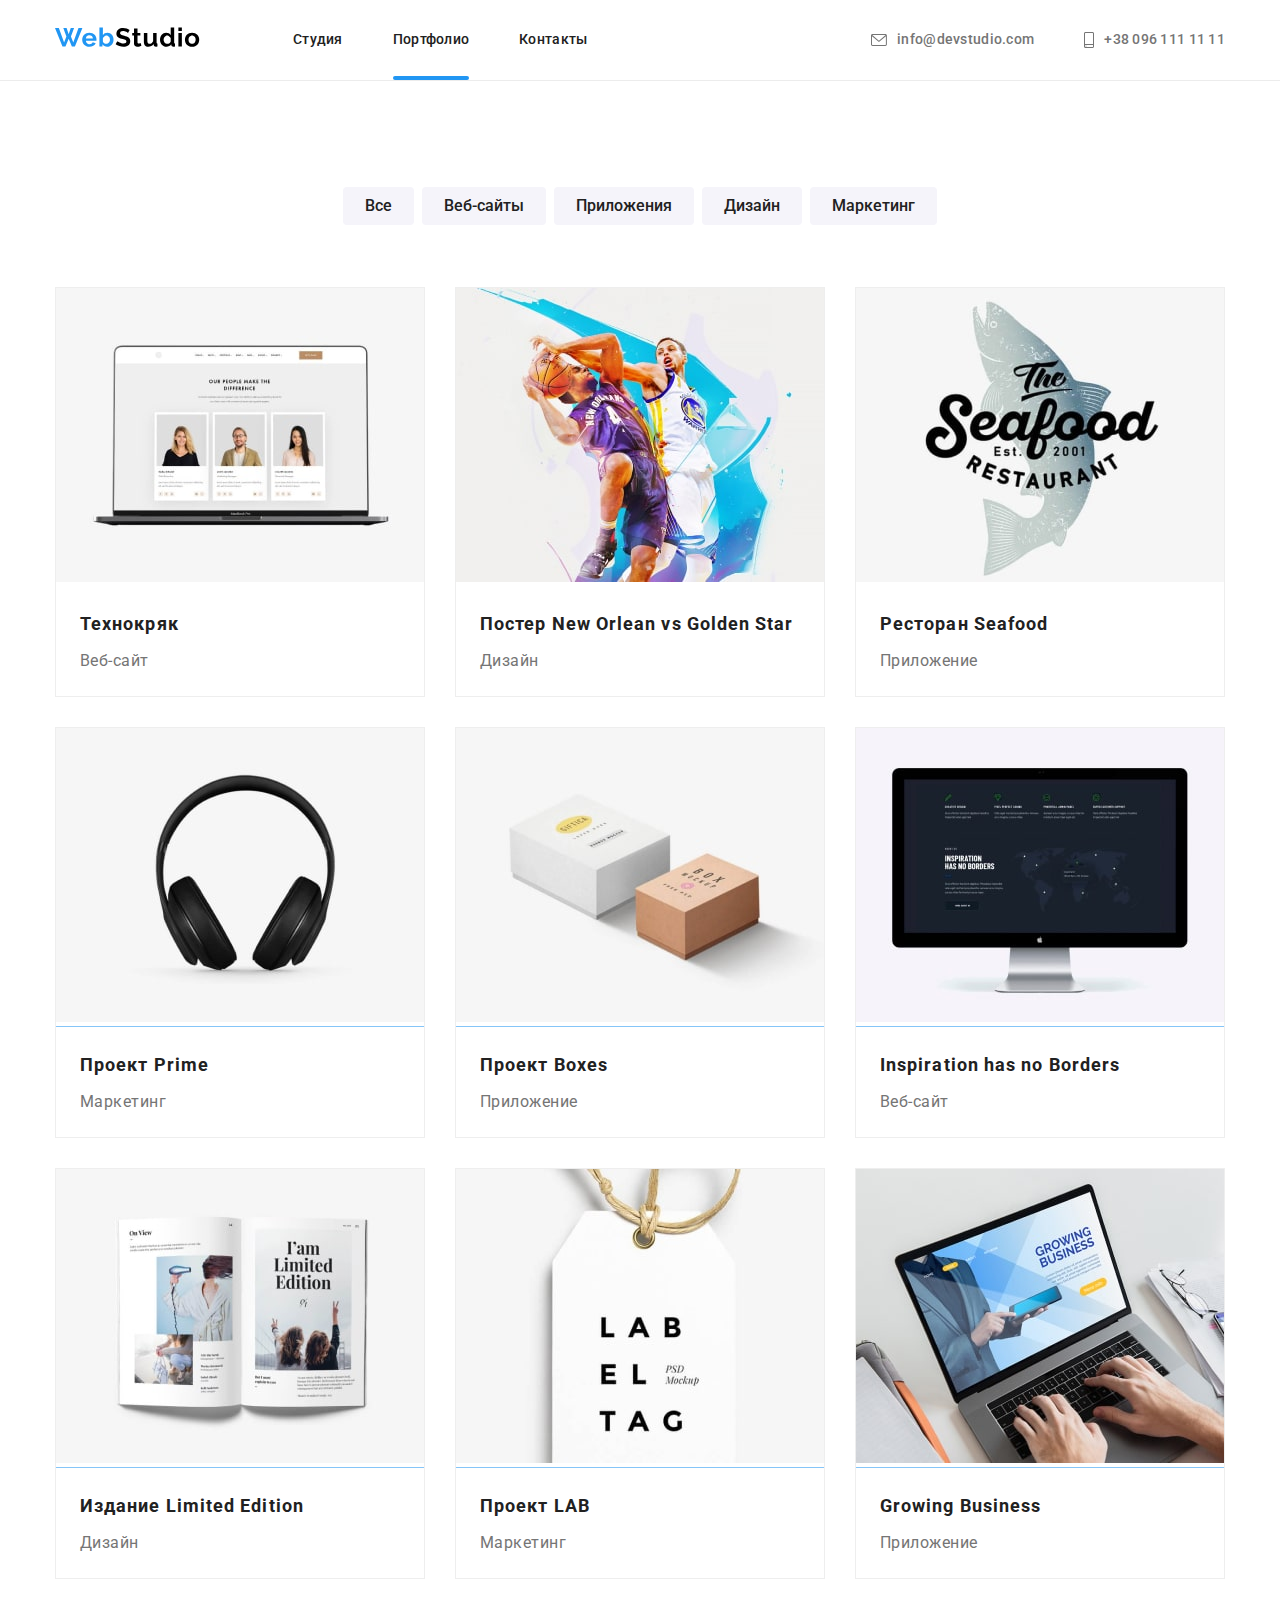
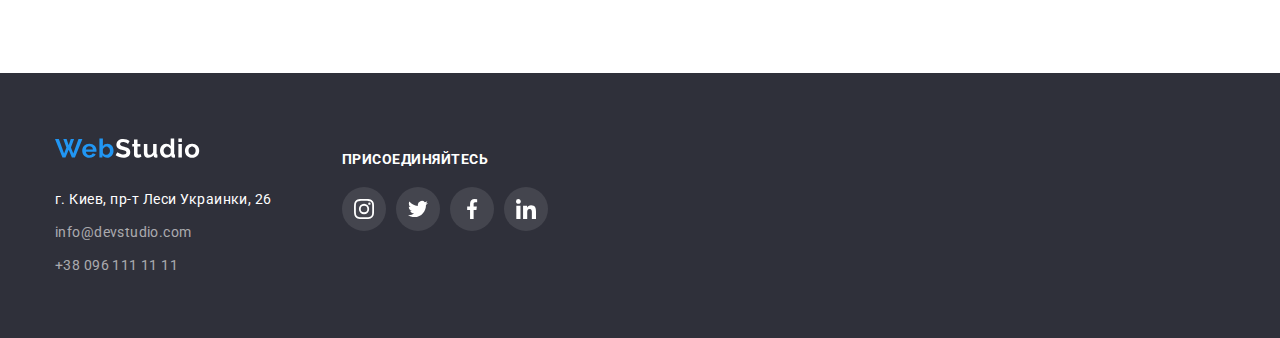
==== portfolio.html @ 13eb7c72 "goit-markup-hw-05-goit-markup-hw-06" ====
<!DOCTYPE html>
<html lang="en">
  <head>
    <meta charset="UTF-8" />
    <meta http-equiv="X-UA-Compatible" content="IE=edge" />
    <meta name="viewport" content="width=device-width, initial-scale=1.0" />
    <title>Портфолио</title>
    <link
      href="https://fonts.googleapis.com/css2?family=Raleway:wght@700&family=Roboto:wght@400;500;700;900&display=swap"
      rel="stylesheet"
    />
    <link
      rel="stylesheet"
      href="https://cdnjs.cloudflare.com/ajax/libs/modern-normalize/1.1.0/modern-normalize.min.css"
    />
    <link rel="stylesheet" href="./css/styles.css" />
  </head>
  <body>
    <header class="page-header">
      <div class="container main-nav">
        <a href="./index.html" class="logo"
          ><svg class="logo-icon" width="145" height="31">
            <use href="./images/symbol-defs (1).svg#icon-logo"></use>
          </svg>
        </a>
        <!--Меню навигации-->
        <nav>
          <ul class="site-nav list">
            <li class="item"><a href="./index.html" class="link">Студия</a></li>
            <li class="item"><a href="./portfolio.html" class="link current">Портфолио</a></li>
            <li class="item"><a href="/" class="link">Контакты</a></li>
          </ul>
        </nav>

        <!--Контакты-->
        <div class="auth-nav-position">
          <ul class="auth-nav list">
            <li class="item icon-malito">
              <a href="malito:info@devstudio.com" class="link-auth-nav">
                <svg class="contacts-icon" width="16" height="12">
                  <use href="./images/symbol-defs (1).svg#icon-envelope"></use>
                </svg>
                info@devstudio.com</a
              >
            </li>
            <li class="item icon-tel">
              <a href="tel:+380961111111" class="link-auth-nav">
                <svg class="contacts-icon" width="10" height="16">
                  <use href="./images/symbol-defs (1).svg#icon-smartphone"></use>
                </svg>
                +38 096 111 11 11</a
              >
            </li>
          </ul>
        </div>
      </div>
    </header>
    <main>
      <!--Портфолио-->
      <section class="portfolio">
        <div class="container">
          <div class="portfolio-filter">
            <h1 class="visually-hidden">Портфолио</h1>
            <ul class="portfolio-btn list">
              <li class="item"><button type="button" class="site-nav-portfolio">Все</button></li>
              <li class="item">
                <button type="button" class="site-nav-portfolio">Веб-сайты</button>
              </li>
              <li class="item">
                <button type="button" class="site-nav-portfolio">Приложения</button>
              </li>
              <li class="item"><button type="button" class="site-nav-portfolio">Дизайн</button></li>
              <li class="item">
                <button type="button" class="site-nav-portfolio">Маркетинг</button>
              </li>
            </ul>
          </div>
          <ul class="portfolio-list list">
            <li class="portfolio-item">
              <div class="portfolio-top-wrap">
                <img src="./images/Портфолио/Technoquack.jpg" alt="Ноутбук" width="370" />

                <p class="portfolio-top-text">
                  Ресурс предлагает комплексные предложения с разным уровнем функционала и сервисов.
                  Все это позволит посетителю получить исчерпывающие сведения о компании или частном
                  лице.
                </p>
              </div>
              <div class="portfolio-cards">
                <h2 class="portfolio-title">Технокряк</h2>
                <p class="portfolio-text">Веб-сайт</p>
              </div>
            </li>
            <li class="portfolio-item">
              <div class="portfolio-top-wrap">
                <img
                  src="./images/Портфолио/Poster-New-Orleans-vs-Golden-Star.jpg"
                  alt="Постер-New-Orlean vs Golden Star"
                  width="370"
                />
                <p class="portfolio-top-text">
                  Ресурс предлагает комплексные предложения с разным уровнем функционала и сервисов.
                  Все это позволит посетителю получить исчерпывающие сведения о компании или частном
                  лице.
                </p>
              </div>
              <div class="portfolio-cards">
                <h2 class="portfolio-title">Постер New Orlean vs Golden Star</h2>
                <p class="portfolio-text">Дизайн</p>
              </div>
            </li>

            <li class="portfolio-item">
              <div class="portfolio-top-wrap">
                <img
                  src="./images/Портфолио/Restaurant-Seafood.jpg"
                  alt="Логотип ресторана Seafood"
                  width="370"
                />
                <p class="portfolio-top-text">
                  Ресурс предлагает комплексные предложения с разным уровнем функционала и сервисов.
                  Все это позволит посетителю получить исчерпывающие сведения о компании или частном
                  лице.
                </p>
              </div>
              <div class="portfolio-cards">
                <h2 class="portfolio-title">Ресторан Seafood</h2>
                <p class="portfolio-text">Приложение</p>
              </div>
            </li>
            <li class="portfolio-item">
              <div class="portfolio-top-wrap">
                <img src="./images/Портфолио/Project-Prime.jpg" alt="Наушники" width="370" />
                <p class="portfolio-top-text">
                  Ресурс предлагает комплексные предложения с разным уровнем функционала и сервисов.
                  Все это позволит посетителю получить исчерпывающие сведения о компании или частном
                  лице.
                </p>
              </div>
              <div class="portfolio-cards">
                <h2 class="portfolio-title">Проект Prime</h2>
                <p class="portfolio-text">Маркетинг</p>
              </div>
            </li>
            <li class="portfolio-item">
              <div class="portfolio-top-wrap">
                <img src="./images/Портфолио/Project-Boxes.jpg" alt="Коробки" width="370" />
                <p class="portfolio-top-text">
                  Ресурс предлагает комплексные предложения с разным уровнем функционала и сервисов.
                  Все это позволит посетителю получить исчерпывающие сведения о компании или частном
                  лице.
                </p>
              </div>
              <div class="portfolio-cards">
                <h2 class="portfolio-title">Проект Boxes</h2>
                <p class="portfolio-text">Приложение</p>
              </div>
            </li>
            <li class="portfolio-item">
              <div class="portfolio-top-wrap">
                <img
                  src="./images/Портфолио/Inspiration-has-no-Borders.jpg"
                  alt="Монитор"
                  width="370"
                />
                <p class="portfolio-top-text">
                  Ресурс предлагает комплексные предложения с разным уровнем функционала и сервисов.
                  Все это позволит посетителю получить исчерпывающие сведения о компании или частном
                  лице.
                </p>
              </div>
              <div class="portfolio-cards">
                <h2 class="portfolio-title">Inspiration has no Borders</h2>
                <p class="portfolio-text">Веб-сайт</p>
              </div>
            </li>
            <li class="portfolio-item">
              <div class="portfolio-top-wrap">
                <img
                  src="./images/Портфолио/Edition-Limited-Edition.jpg"
                  alt="Журнал"
                  width="370"
                />
                <p class="portfolio-top-text">
                  Ресурс предлагает комплексные предложения с разным уровнем функционала и сервисов.
                  Все это позволит посетителю получить исчерпывающие сведения о компании или частном
                  лице.
                </p>
              </div>
              <div class="portfolio-cards">
                <h2 class="portfolio-title">Издание Limited Edition</h2>
                <p class="portfolio-text">Дизайн</p>
              </div>
            </li>
            <li class="portfolio-item">
              <div class="portfolio-top-wrap">
                <img src="./images/Портфолио/Project-LAB.jpg" alt="Бирка" width="370" />
                <p class="portfolio-top-text">
                  Ресурс предлагает комплексные предложения с разным уровнем функционала и сервисов.
                  Все это позволит посетителю получить исчерпывающие сведения о компании или частном
                  лице.
                </p>
              </div>
              <div class="portfolio-cards">
                <h2 class="portfolio-title">Проект LAB</h2>
                <p class="portfolio-text">Маркетинг</p>
              </div>
            </li>
            <li class="portfolio-item">
              <div class="portfolio-top-wrap">
                <img
                  src="./images/Портфолио/Growing-Business.jpg"
                  alt="Руки печатают на ноутбуке"
                  width="370"
                />
                <p class="portfolio-top-text">
                  Ресурс предлагает комплексные предложения с разным уровнем функционала и сервисов.
                  Все это позволит посетителю получить исчерпывающие сведения о компании или частном
                  лице.
                </p>
              </div>
              <div class="portfolio-cards">
                <h2 class="portfolio-title">Growing Business</h2>
                <p class="portfolio-text">Приложение</p>
              </div>
            </li>
          </ul>
        </div>
      </section>
    </main>
    <!--Адресс-->
    <footer class="footer">
      <div class="container-footer">
        <div>
          <a href="/index.html" class="logo-footer"
            ><svg class="logo-icon" width="145" height="31">
              <use href="./images/symbol-defs (1).svg#icon-footer-logo"></use>
            </svg>
          </a>
          <address>
            <p class="location">г. Киев, пр-т Леси Украинки, 26</p>
            <ul class="auth-nav-footer list">
              <li>
                <a href="malito:info@devstudio.com" class="footer-auth-nav">info@devstudio.com</a>
              </li>
              <li><a href="tel:+380961111111" class="footer-auth-nav">+38 096 111 11 11</a></li>
            </ul>
          </address>
        </div>
        <div class="social-footer">
          <p class="social-footer-title">ПРИСОЕДИНЯЙТЕСЬ</p>
          <ul class="social-footer-list list">
            <li>
              <a
                href="https://www.instagram.com/"
                target="_blank"
                rel="noreferrer noopener"
                class="social-footer-link"
              >
                <svg class="social-footer-icon" width="20" height="20">
                  <use href="./images/symbol-defs (1).svg#icon-instagram-footer"></use>
                </svg>
              </a>
            </li>

            <li>
              <a
                href="https://twitter.com/"
                target="_blank"
                rel="noreferrer noopener"
                class="social-footer-link"
              >
                <svg class="social-footer-icon" width="20" height="20">
                  <use href="./images/symbol-defs (1).svg#icon-twitter-footer"></use>
                </svg>
              </a>
            </li>

            <li>
              <a
                href="https://uk-ua.facebook.com/"
                target="_blank"
                rel="noreferrer noopener"
                class="social-footer-link"
              >
                <svg class="social-footer-icon" width="20" height="20">
                  <use href="./images/symbol-defs (1).svg#icon-facebook-footer"></use>
                </svg>
              </a>
            </li>

            <li>
              <a
                href="https://ua.linkedin.com/"
                target="_blank"
                rel="noreferrer noopener"
                class="social-footer-link"
              >
                <svg class="social-footer-icon" width="20" height="20">
                  <use href="./images/symbol-defs (1).svg#icon-linkedin-footer"></use>
                </svg>
              </a>
            </li>
          </ul>
        </div>
      </div>
    </footer>
  </body>
</html>
---- css/styles.css ----
/* Стили для index.html */

/* цвет основного текста #212121 */
/* Шапка FFFFFF #212121*/
/* Вторичный цвет текста #757575 */
/* Белый цвет #FFFFFF */
/* Лого 000000 #2196F3 */
/* Акцент 2196F3 */
/* Футер (мыло,тел) #FFFFFF 60 */
/* Цвет фона ffffff*/
/* Цыет фона шапки #2F303A */
/* Цвет вторичного фона #F5F4FA */

:root {
  --primary-text-color: #757575;
  --title-text-color: #212121;
  --accent-color: #2196f3;
}

body {
  background-color: #ffffff;
  color: var(--primary-text-color);

  font-family: Roboto, sans-serif;
  letter-spacing: 0.03em;
}

h1,
h2,
h3,
h4,
h5,
h6 {
  margin-top: 0;
  margin-bottom: 0;
}

p {
  margin-top: 0;
  margin-bottom: 0;
}

.list {
  list-style: none;
  padding: 0;
  margin: 0;
}

.container {
  padding-left: 15px;
  padding-right: 15px;
  margin-left: auto;
  margin-right: auto;
  width: 1200px;
}

.visually-hidden {
  position: absolute;
  width: 1px;
  height: 1px;
  margin: -1px;
  border: 0;
  padding: 0;
  white-space: nowrap;
  clip-path: inset(100%);
  clip: rect(0 0 0 0);
  overflow: hidden;
}

/* Page-Header */

header {
  border-bottom: 1px solid rgba(236, 236, 236, 1);
}

.page-header {
}

/* Main nav */

.main-nav {
  display: flex;
  align-items: center;
  height: 80px;
}

/* Site-nav */

.site-nav {
  display: flex;
  margin-left: 93px;
}

.site-nav > .item + .item {
  margin-left: 50px;
}

.site-nav .link {
  display: inline-flex;

  color: var(--title-text-color);
  font-weight: 500;
  font-size: 14px;
  line-height: 1.14;
  letter-spacing: 0.02em;
  text-decoration: none;
  text-align: center;
  padding-top: 32px;
  padding-bottom: 32px;
  transition: 250ms cubic-bezier(0.4, 0, 0.2, 1);
}

.site-nav .link:hover,
.site-nav .link:focus {
  color: var(--accent-color);
}

.current {
  position: relative;
}

/* .current:hover::after {
  background-color: var(--accent-color);
} */

.current::after {
  position: absolute;
  content: '';
  width: 100%;
  height: 4px;
  border-radius: 2px;
  left: 0;
  bottom: 0;
  background-color: var(--accent-color);
}

/* Auth-nav */

.auth-nav-position {
  margin-left: auto;
}

.auth-nav {
  display: flex;
  margin-left: auto;
}

.auth-nav .item + .item {
  margin-left: 50px;
}

.icon-malito {
  align-items: baseline;
}

.link-auth-nav {
  display: flex;
  align-items: center;
  padding-top: 32px;
  padding-bottom: 32px;

  color: var(--primary-text-color);

  font-weight: 500;
  font-size: 14px;
  line-height: 1.14;
  letter-spacing: 0.02em;

  text-decoration: none;

  transition: color 250ms cubic-bezier(0.4, 0, 0.2, 1);
}

.link-auth-nav:hover,
.link-auth-nav:focus {
  color: var(--accent-color);
}

.contacts-icon {
  fill: currentColor;
  margin-right: 10px;
}

/* .contacts-icon:hover {
  color: #ffffff;
} */

/* Hero */

.hero {
  text-align: center;
  padding-top: 200px;
  padding-bottom: 200px;
}

.hero-bg {
  max-width: 1600px;
  height: 600px;
  margin-left: auto;
  margin-right: auto;
  background-image: linear-gradient(rgba(47, 48, 58, 0.4), rgba(47, 48, 58, 0.4)),
    url(../images/hero-bg.jpg);
  background-color: rgba(196, 196, 196, 1);
  background-size: cover;
  background-repeat: no-repeat;
  background-position: center;
}

.hero-title {
  color: #ffffff;
  font-weight: 900;
  font-size: 44px;
  line-height: 1.4;
  letter-spacing: 0.06em;
  margin-bottom: 30px;
}

.hero-button {
  display: block;
  padding: 10px 32px;
  border-radius: 4px;
  border: 0;
  min-width: 200px;
  margin: 0 auto;

  color: rgba(33, 33, 33, 1);
  background-color: var(--accent-color);

  font-family: 'Roboto';
  font-weight: 700;
  font-size: 16px;
  line-height: 1.9;
  letter-spacing: 0.06em;
  cursor: pointer;

  animation: scale 3s infinite;
}

@keyframes scale {
  0% {
    background-color: rgba(245, 244, 250, 1);
    transform: scale(1);
  }

  50% {
    background-color: var(--accent-color);
    transform: scale(1.25);
  }

  100% {
    background-color: var(--accent-color);
    transform: scale(1);

    color: #ffffff;
  }
}

/* Features */

.features {
  padding-top: 94px;
  padding-bottom: 94px;
}

.features-list {
  display: flex;
  flex-wrap: nowrap;
}

.features-list .item {
  width: 270px;
}

.features-list .item + .item {
  margin-left: 30px;
}

.features-list .title {
  color: var(--title-text-color);
  font-weight: 700;
  font-size: 14px;
  line-height: 1.14;
}

.features-list .text {
  font-weight: 400;
  font-size: 14px;
  line-height: 1.7;
}

.features-container-icon {
  display: inline-flex;
  width: 100%;
  height: 120px;
  border-radius: 4px;
  margin-bottom: 30px;
  justify-content: center;
  align-items: center;
  background-color: rgba(245, 244, 250, 1);
}

.title {
  color: var(--title-text-color);
  font-weight: 500;
  font-size: 16px;
  line-height: 1.9;
  margin-bottom: 10px;
}

/* Service */

.services {
  padding-bottom: 94px;
}

.services-list {
  display: flex;
  justify-content: space-between;
  flex-wrap: wrap;
}

.services .item + .item {
  margin-left: 30px;
}

.section-title {
  color: var(--title-text-color);
  font-weight: 700;
  font-size: 36px;
  line-height: 1.16;
  text-align: center;
  margin-bottom: 50px;
}

.services-wrap {
  position: relative;
}

.services-item:hover {
  filter: drop-shadow(0px 4px 4px rgba(0, 0, 0, 0.25));
}

.services-top-text {
  position: absolute;
  display: flex;
  justify-content: center;
  bottom: 0;
  left: 0;
  width: 100%;
  height: 70px;
  font-weight: 700;
  font-size: 14px;
  line-height: 1.14;
  padding-top: 27px;
  color: #ffffff;
  background: rgba(47, 48, 58, 0.8);
}

/* Team */

.section-team {
  background-color: #f5f4fa;
  padding-top: 94px;
  padding-bottom: 94px;
}

.team-list {
  color: var(--primary-text-color);
}

.team-list {
  display: flex;
  flex-wrap: nowrap;
}

.team-list .item {
  text-align: center;
  background: #ffffff;
  box-shadow: 0px 1px 3px rgba(0, 0, 0, 0.12), 0px 1px 1px rgba(0, 0, 0, 0.14),
    0px 2px 1px rgba(0, 0, 0, 0.2);
  border-radius: 0px 0px 4px 4px;
}

.team-list .item + .item {
  margin-left: 30px;
}

.team-members {
  padding-top: 30px;
  padding-bottom: 30px;
}

.team-text {
  font-size: 16px;
  line-height: 1.2;
  margin-bottom: 16px;
}

.team-soc {
  display: flex;
  justify-content: center;
  gap: 10px;
}

.team-soc-link {
  width: 44px;
  height: 44px;
  border-radius: 50%;
  display: flex;
  align-items: center;
  justify-content: center;
  color: #afb1b8;
  transition: background-color 250ms cubic-bezier(0.4, 0, 0.2, 1),
    color 250ms cubic-bezier(0.4, 0, 0.2, 1);
}

.team-soc-icon {
  fill: currentColor;
}

.team-soc-link:hover {
  background-color: var(--accent-color);
  color: #ffffff;
}

.team-soc-link:focus {
  background-color: var(--accent-color);
  color: #ffffff;
}

/* Clients */

.clients {
  padding-top: 94px;
  padding-bottom: 94px;
}

.clients-title {
  color: var(--title-text-color);
  font-weight: 700;
  font-size: 36px;
  line-height: 1.16;
  text-align: center;
  margin-bottom: 50px;
}

.clients-list {
  display: flex;
  justify-content: center;
  gap: 30px;
}

.clients-links {
  width: 170px;
  height: 92px;
  justify-content: center;
  color: #afb1b8;
  display: inline-flex;
  border-radius: 4px;
  align-items: center;
  border: 1px solid rgba(175, 177, 184, 1);
  transition: color 250ms cubic-bezier(0.4, 0, 0.2, 1), border 250ms cubic-bezier(0.4, 0, 0.2, 1);
}

.clients-icon {
  fill: currentColor;
}

.clients-links:hover {
  color: var(--accent-color);
  border: 1px solid var(--accent-color);
}

.clients-links:focus {
  color: var(--accent-color);
  border: 1px solid var(--accent-color);
}

/* Footer */

.footer {
  background-color: #2f303a;
  padding-top: 60px;
  padding-bottom: 60px;
  display: flex;
  align-items: baseline;
}

.container-footer {
  padding-left: 15px;
  padding-right: 15px;
  margin-left: auto;
  margin-right: auto;
  width: 1200px;

  display: flex;
  align-items: baseline;
}

.location {
  color: #ffffff;
  font-style: normal;
  font-family: 'Roboto';
  font-weight: 400;
  font-size: 14px;
  line-height: 1.7;
  margin-top: 20px;
  margin-bottom: 9px;
}

.auth-nav-footer > li + li {
  margin-top: 9px;
}

.footer-auth-nav {
  font-style: normal;
  color: rgba(255, 255, 255, 0.6);
  font-family: 'Roboto';
  font-weight: 400;
  font-size: 14px;
  line-height: 1.7;
  letter-spacing: 0.03em;
  text-decoration: none;
  transition: color 250ms cubic-bezier(0.4, 0, 0.2, 1);
}

.footer-auth-nav:hover,
.footer-auth-nav:focus {
  color: var(--accent-color);
}

.social-footer {
  display: inline-block;
  margin-left: 70px;
}
.social-footer-title {
  font-weight: 700;
  font-size: 14px;
  line-height: 1, 14;
  color: #ffffff;
  text-align: left;
  margin-bottom: 20px;
}

.social-footer-list {
  display: flex;
  justify-content: center;
  gap: 10px;
}

.social-footer-link {
  width: 44px;
  height: 44px;
  border-radius: 50%;
  background: rgba(255, 255, 255, 0.1);
  display: flex;
  align-items: center;
  justify-content: center;
  color: #ffffff;
  transition: background-color 250ms cubic-bezier(0.4, 0, 0.2, 1);
}

.social-footer-icon {
  fill: currentColor;
}

.social-footer-link:hover {
  background-color: var(--accent-color);
}

.social-footer-link:focus {
  background-color: var(--accent-color);
}

/* Стили для Портфолио */

.portfolio {
  padding-top: 94px;
  padding-bottom: 94px;
}

.portfolio-filter {
  display: flex;
  align-items: center;
  padding: 6px 22px;

  color: var(--title-text-color);
}

.portfolio-filter .item + .item {
  margin-left: 8px;
}

.portfolio-btn {
  display: flex;
  justify-content: space-evenly;
  align-items: center;
  padding: 6px 22px;

  color: var(--title-text-color);
  margin-left: auto;
  margin-right: auto;
}

.portfolio-btn {
  margin-bottom: 50px;
}

.portfolio-btn .item + .item {
  margin-left: 8px;
}

.site-nav-portfolio {
  font-family: 'Roboto';
  font-weight: 500;
  font-size: 16px;
  line-height: 1.6;
  padding: 6px 22px;
  border: 0;
  border-radius: 4px;
  color: var(--title-text-color);
  background-color: #f5f4fa;
  cursor: pointer;

  transition: background-color 250ms cubic-bezier(0.4, 0, 0.2, 1),
    color 250ms cubic-bezier(0.4, 0, 0.2, 1);
}

.site-nav-portfolio:hover,
.site-nav-portfolio:focus {
  color: #ffffff;
  background-color: var(--accent-color);
  box-shadow: 0px 3px 1px rgba(0, 0, 0, 0.1), 0px 1px 2px rgba(0, 0, 0, 0.08),
    0px 2px 2px rgba(0, 0, 0, 0.12);
}

.portfolio-title {
  margin-bottom: 4px;
  color: var(--title-text-color);
  font-weight: 700;
  font-size: 18px;
  line-height: 2;
  letter-spacing: 0.06em;
}

.portfolio-text {
  font-size: 16px;
  line-height: 1.9;
}

/* Portfolio */

.portfolio-list {
  display: flex;
  justify-content: space-between;
  flex-wrap: wrap;
}

.portfolio-list .portfolio-item {
  width: 370px;
  margin-right: 30px;
  margin-bottom: 30px;
  background: #ffffff;
  border: 1px solid #eeeeee;
}

.portfolio-list .portfolio-item:hover {
  filter: drop-shadow(0px 4px 4px rgba(0, 0, 0, 0.25));
  transition: 250ms cubic-bezier(0.4, 0, 0.2, 1);
}

.portfolio-list .portfolio-item:nth-child(3n) {
  margin-right: 0;
}

.portfolio-list .portfolio-item:nth-last-child(-n + 3) {
  margin-bottom: 0;
}

.portfolio-item {
}

.portfolio-item:hover .portfolio-top-text {
  transform: translateY(0%);
}

.portfolio-top-wrap {
  position: relative;
  overflow: hidden;
}

.portfolio-top-text {
  position: absolute;
  top: 0;
  left: 0;
  height: 100%;
  font-size: 18px;
  line-height: 1.55;
  color: #ffffff;
  padding: 63px 24px;
  background-color: rgba(33, 150, 243, 0.9);
  transform: translateY(100%);
  transition: 250ms cubic-bezier(0.4, 0, 0.2, 1);
}

.portfolio-cards {
  padding: 20px 24px;
}

.backdrop {
  position: fixed;
  top: 0;
  width: 100%;
  height: 100%;
  background-color: rgba(0, 0, 0, 0.1);
  opacity: 1;
  transition: opacity 250ms cubic-bezier(0.4, 0, 0.2, 1);
}

.backdrop.is-hidden {
  opacity: 0;
  pointer-events: none;
}

.backdrop.is-hidden .modal {
  transform: translate(-50%, -50%) scale(0.9);
}

.modal {
  position: absolute;
  top: 50%;
  left: 50%;
  transform: translate(-50%, -50%) scale(1);

  width: 528px;
  min-height: 581px;
  border-radius: 4px;
  background-color: #ffffff;
  box-shadow: 0px 1px 3px rgba(0, 0, 0, 0.12), 0px 1px 1px rgba(0, 0, 0, 0.14),
    0px 2px 1px rgba(0, 0, 0, 0.2);
  transition: transform 250ms cubic-bezier(0.4, 0, 0.2, 1);
}

.btn-model {
  position: absolute;
  top: 8px;
  right: 8px;
  width: 30px;
  height: 30px;
  background-color: #ffffff;
  border-radius: 50%;
  border: 1px solid rgba(0, 0, 0, 0.1);
}
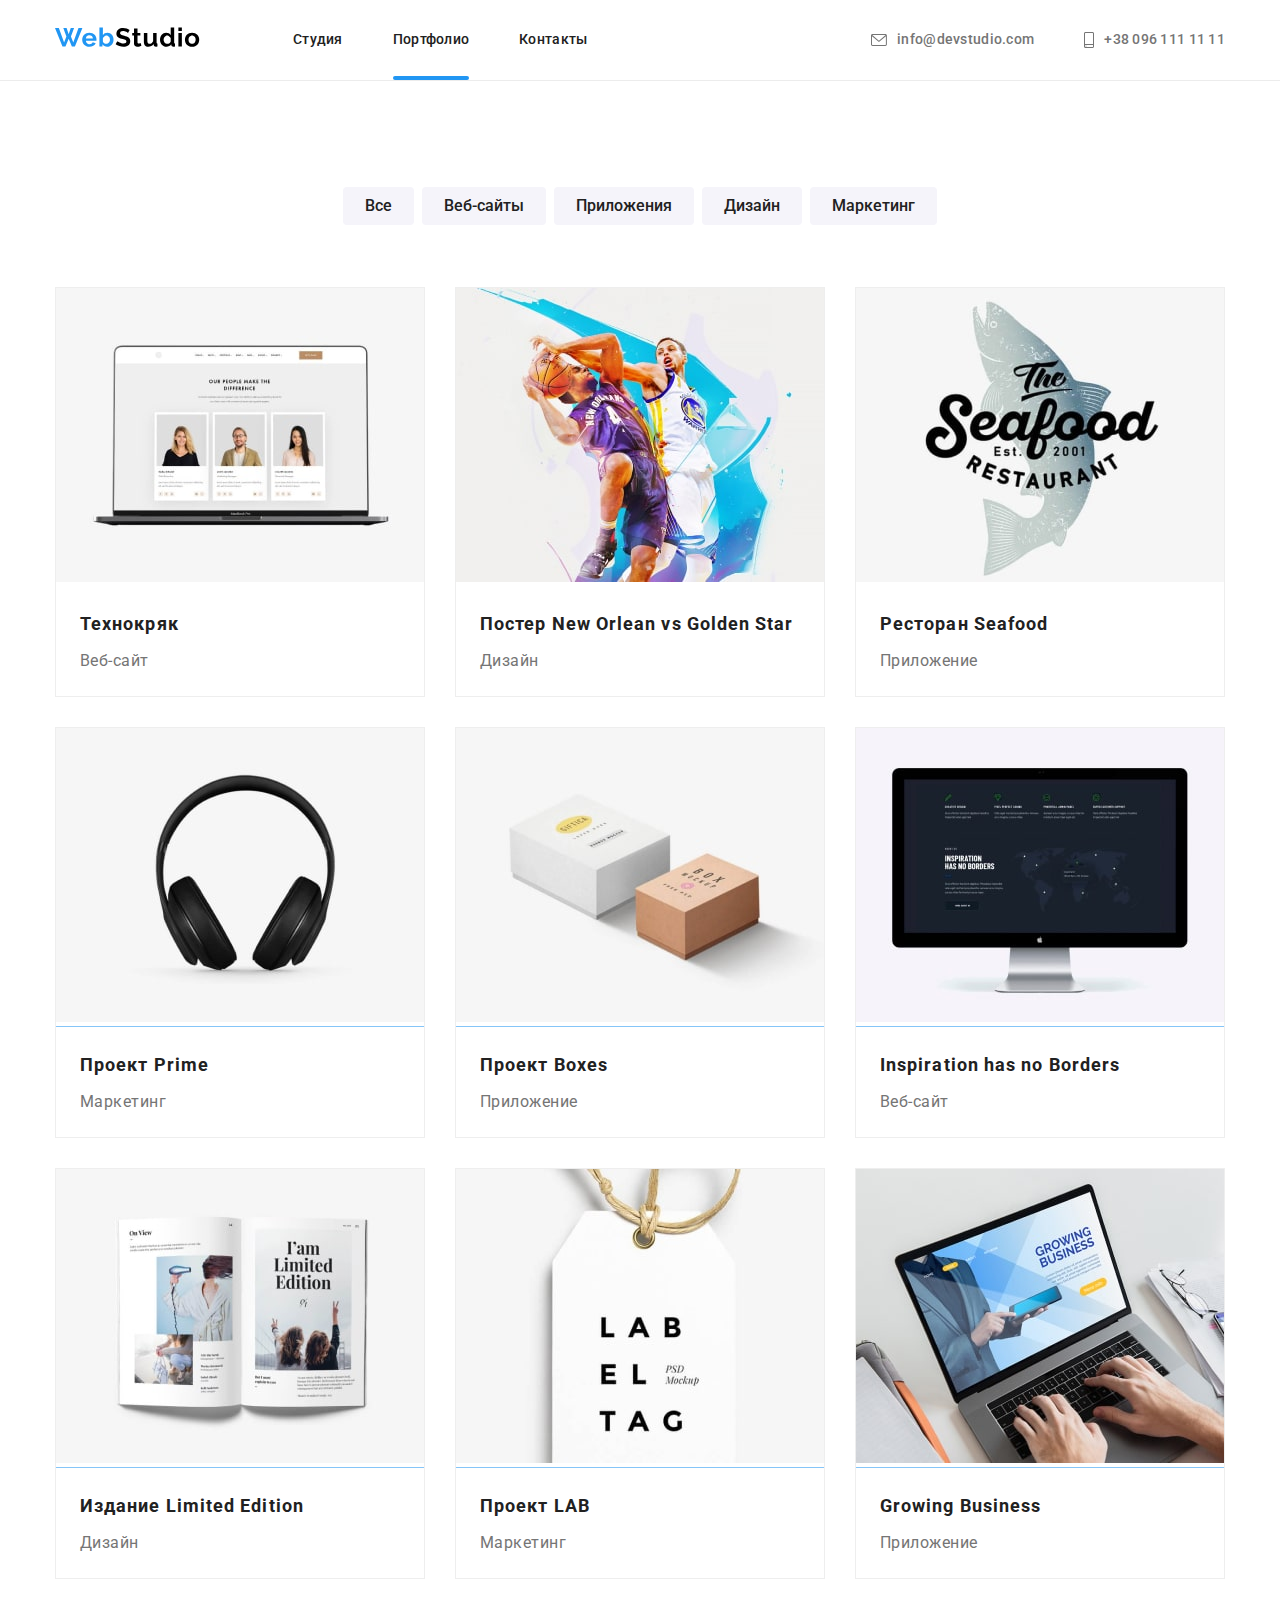
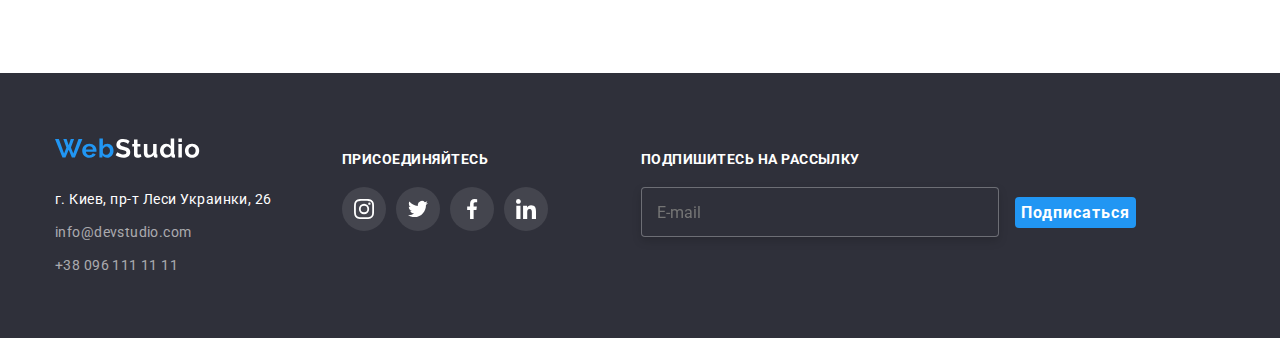
==== commit 73bd77b4: "По конспекту" ====
--- a/portfolio.html
+++ b/portfolio.html
@@ -303,6 +303,15 @@
             </li>
           </ul>
         </div>
+        <div class="subscribe-footer">
+          <p class="subscribe-footer-title">ПОДПИШИТЕСЬ НА РАССЫЛКУ</p>
+          <form>
+            <label>
+              <input type="email" name="email" placeholder="E-mail" class="subscribe-footer-mail" />
+            </label>
+            <button type="submit" class="subscribe-footer-btn">Подписаться</button>
+          </form>
+        </div>
       </div>
     </footer>
   </body>
--- a/css/styles.css
+++ b/css/styles.css
@@ -572,6 +572,53 @@
   background-color: var(--accent-color);
 }
 
+.subscribe-footer {
+  display: block;
+  margin-left: 93px;
+  justify-content: baseline;
+}
+
+.subscribe-footer-mail {
+  width: 358px;
+  height: 50px;
+  padding: 15px;
+  margin-right: 12px;
+  font-size: 16px;
+  line-height: 1.25;
+  color: rgba(255, 255, 255, 0.6);
+  background-color: rgba(47, 48, 58, 1);
+  border: 1px solid rgba(255, 255, 255, 0.3);
+  filter: drop-shadow(0px 4px 4px rgba(0, 0, 0, 0.15));
+  border-radius: 4px;
+}
+
+.subscribe-footer-mail:hover {
+  border-color: var(--accent-color);
+}
+
+.subscribe-footer-title {
+  font-weight: 700;
+  font-size: 14px;
+  line-height: 1, 14;
+  color: #ffffff;
+  text-align: left;
+  margin-bottom: 20px;
+}
+
+.subscribe-footer-btn {
+  font-weight: 700;
+  font-size: 16px;
+  line-height: 1.87;
+  align-items: center;
+  text-align: center;
+  letter-spacing: 0.06em;
+  color: #ffffff;
+  background-color: var(--accent-color);
+  border-radius: 4px;
+  border: 0;
+  cursor: pointer;
+}
+
 /* Стили для Портфолио */
 
 .portfolio {
@@ -731,7 +778,7 @@
   top: 50%;
   left: 50%;
   transform: translate(-50%, -50%) scale(1);
-
+  padding: 40px;
   width: 528px;
   min-height: 581px;
   border-radius: 4px;
@@ -741,7 +788,7 @@
   transition: transform 250ms cubic-bezier(0.4, 0, 0.2, 1);
 }
 
-.btn-model {
+.close-model {
   position: absolute;
   top: 8px;
   right: 8px;
@@ -750,4 +797,63 @@
   background-color: #ffffff;
   border-radius: 50%;
   border: 1px solid rgba(0, 0, 0, 0.1);
-}
+  cursor: pointer;
+}
+.close-model:hover {
+  fill: var(--accent-color);
+}
+
+.modal-title {
+  font-weight: 700;
+  font-size: 20px;
+  line-height: 1, 15;
+  text-align: center;
+  color: #212121;
+  margin-bottom: 12px;
+}
+
+.modal-input {
+  width: 100%;
+  height: 58px;
+  border: 1px solid rgba(33, 33, 33, 0.2);
+  margin-bottom: 10px;
+}
+.modal-input:hover {
+  border-color: var(--accent-color);
+}
+
+.modal-comment {
+  width: 100%;
+  height: 120px;
+  border: 1px solid rgba(33, 33, 33, 0.2);
+  margin-bottom: 20px;
+}
+
+.modal-comment:hover {
+  border-color: var(--accent-color);
+}
+
+.modal-mailing {
+  font-size: 14px;
+  line-height: 1.7;
+  color: #757575;
+}
+.modal-text-checkbox {
+  font-size: 14px;
+  line-height: 1.7;
+  color: var(--accent-color);
+}
+
+.btn-model {
+  align-items: center;
+  text-align: center;
+  letter-spacing: 0.06em;
+  padding: 10px 55px;
+  color: #ffffff;
+  background-color: var(--accent-color);
+  box-shadow: 0px 4px 4px rgba(0, 0, 0, 0.15);
+  border-radius: 4px;
+  border: 0;
+  cursor: pointer;
+  margin-top: 30px;
+}
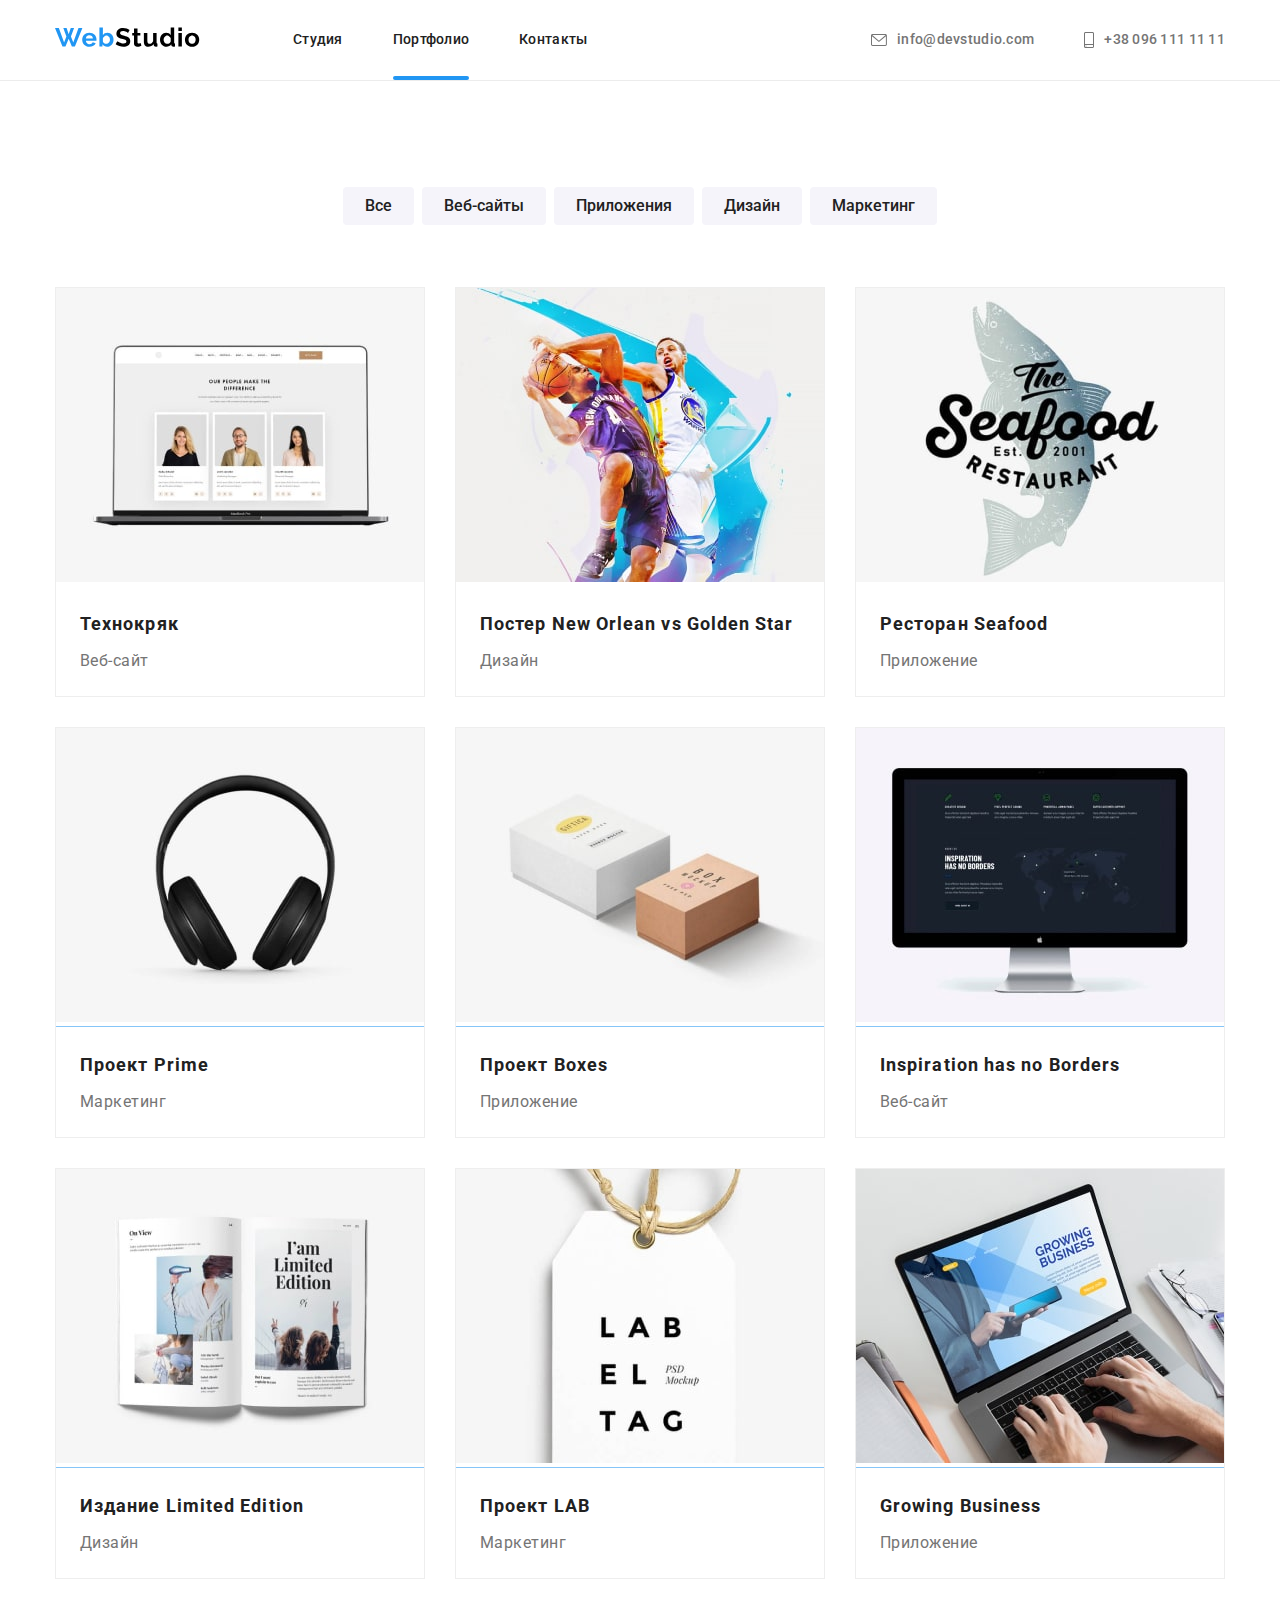
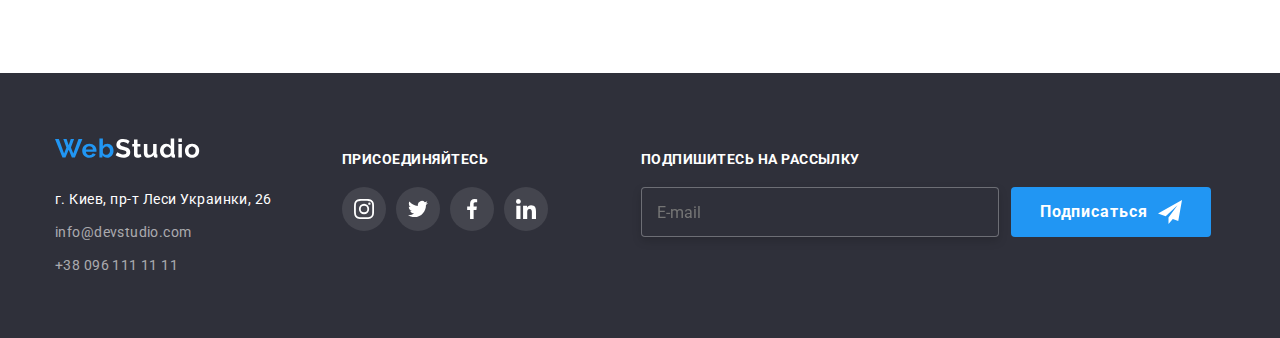
==== commit 9be3de33: "3-я часть футера на "портфолио"" ====
--- a/portfolio.html
+++ b/portfolio.html
@@ -305,11 +305,18 @@
         </div>
         <div class="subscribe-footer">
           <p class="subscribe-footer-title">ПОДПИШИТЕСЬ НА РАССЫЛКУ</p>
-          <form>
+
+          <form class="subscribe-form">
             <label>
               <input type="email" name="email" placeholder="E-mail" class="subscribe-footer-mail" />
             </label>
-            <button type="submit" class="subscribe-footer-btn">Подписаться</button>
+
+            <button type="submit" class="subscribe-footer-btn">
+              Подписаться
+              <svg class="subscribe-icon" width="24" height="24">
+                <use href="./images/symbol-defs (1).svg#icon-send"></use>
+              </svg>
+            </button>
           </form>
         </div>
       </div>
--- a/css/styles.css
+++ b/css/styles.css
@@ -181,10 +181,6 @@
   margin-right: 10px;
 }
 
-/* .contacts-icon:hover {
-  color: #ffffff;
-} */
-
 /* Hero */
 
 .hero {
@@ -344,14 +340,14 @@
   position: absolute;
   display: flex;
   justify-content: center;
+  align-items: center;
   bottom: 0;
-  left: 0;
   width: 100%;
   height: 70px;
   font-weight: 700;
   font-size: 14px;
   line-height: 1.14;
-  padding-top: 27px;
+
   color: #ffffff;
   background: rgba(47, 48, 58, 0.8);
 }
@@ -578,6 +574,10 @@
   justify-content: baseline;
 }
 
+.subscribe-form {
+  justify-content: baseline;
+}
+
 .subscribe-footer-mail {
   width: 358px;
   height: 50px;
@@ -585,14 +585,15 @@
   margin-right: 12px;
   font-size: 16px;
   line-height: 1.25;
-  color: rgba(255, 255, 255, 0.6);
+  color: #ffffff;
   background-color: rgba(47, 48, 58, 1);
   border: 1px solid rgba(255, 255, 255, 0.3);
   filter: drop-shadow(0px 4px 4px rgba(0, 0, 0, 0.15));
   border-radius: 4px;
-}
-
-.subscribe-footer-mail:hover {
+  outline: none;
+}
+
+.subscribe-footer-mail:focus {
   border-color: var(--accent-color);
 }
 
@@ -605,18 +606,32 @@
   margin-bottom: 20px;
 }
 
+.subscribe-form {
+  display: flex;
+}
+
 .subscribe-footer-btn {
+  display: flex;
+  justify-content: center;
+  height: 50px;
+  width: 200px;
   font-weight: 700;
   font-size: 16px;
   line-height: 1.87;
   align-items: center;
-  text-align: center;
   letter-spacing: 0.06em;
   color: #ffffff;
   background-color: var(--accent-color);
   border-radius: 4px;
+  /* padding-left: 10px 28px; */
   border: 0;
   cursor: pointer;
+}
+
+.subscribe-icon {
+  /* position: absolute; */
+  fill: #ffffff;
+  margin-left: 10px;
 }
 
 /* Стили для Портфолио */
@@ -799,52 +814,152 @@
   border: 1px solid rgba(0, 0, 0, 0.1);
   cursor: pointer;
 }
+.close-model:focus {
+  fill: var(--accent-color);
+}
 .close-model:hover {
   fill: var(--accent-color);
+}
+
+.modal-field {
+  margin-bottom: 10px;
+}
+
+.modal-field:last-of-type {
+  margin-bottom: 0;
+}
+
+.modal-label {
+  display: block;
+  margin-bottom: 4px;
+  font-weight: 400;
+  font-size: 12px;
+  line-height: 1.16;
+  letter-spacing: 0.01em;
+  color: var(--primary-text-color);
 }
 
 .modal-title {
   font-weight: 700;
   font-size: 20px;
-  line-height: 1, 15;
+  line-height: 1.15;
   text-align: center;
   color: #212121;
   margin-bottom: 12px;
+}
+
+.modal-wrap {
+  position: relative;
+}
+
+.modal-wrap:focus + .modal-input {
+  border: 1px solid rgba(33, 33, 33, 0.2);
 }
 
 .modal-input {
   width: 100%;
   height: 58px;
   border: 1px solid rgba(33, 33, 33, 0.2);
-  margin-bottom: 10px;
-}
-.modal-input:hover {
+  border-radius: 4px;
+  padding-left: 42px;
+  cursor: pointer;
+  outline: transparent;
+  transition: 250ms cubic-bezier(0.4, 0, 0.2, 1);
+}
+
+.modal-input:focus {
   border-color: var(--accent-color);
+}
+
+.modal-input:focus + .modal-icon {
+  fill: var(--accent-color);
+}
+
+.modal-icon {
+  position: absolute;
+  top: 50%;
+  left: 12px;
+  transform: translateY(-50%);
+  transition: 250ms cubic-bezier(0.4, 0, 0.2, 1);
+}
+
+.modal-textarea {
+  margin-bottom: 0;
 }
 
 .modal-comment {
   width: 100%;
   height: 120px;
   border: 1px solid rgba(33, 33, 33, 0.2);
+  border-radius: 4px;
   margin-bottom: 20px;
-}
-
-.modal-comment:hover {
+  padding: 12px 16px;
+  cursor: pointer;
+  resize: none;
+  outline: transparent;
+}
+
+.modal-comment:focus {
   border-color: var(--accent-color);
+}
+
+.modal-field textarea::placeholder {
+  font-size: 14px;
+  line-height: 1.16;
+  letter-spacing: 0.01em;
+  color: rgba(117, 117, 117, 0.5);
+}
+
+label.modal-mailing {
+  justify-content: center;
+  text-align: center;
 }
 
 .modal-mailing {
   font-size: 14px;
   line-height: 1.7;
   color: #757575;
-}
+  display: flex;
+  align-items: center;
+  transition: 250ms cubic-bezier(0.4, 0, 0.2, 1);
+}
+
+.modal-mailing::before {
+  content: '';
+  width: 16px;
+  height: 15px;
+  border: 2px solid var(--title-text-color);
+  border-radius: 2px;
+  margin-right: 8px;
+}
+
+.modal-checkbox {
+  transition: 250ms cubic-bezier(0.4, 0, 0.2, 1);
+}
+
+.modal-checkbox:checked + .modal-mailing::before {
+  border: none;
+  background-image: url(../images/ok.svg);
+  background-repeat: no-repeat;
+  background-position: center;
+  background-color: var(--accent-color);
+}
+
+.modal-checkbox:focus + .modal-mailing::before {
+  border-color: var(--accent-color);
+}
+
 .modal-text-checkbox {
   font-size: 14px;
   line-height: 1.7;
   color: var(--accent-color);
+  margin-left: 4px;
 }
 
 .btn-model {
+  position: relative;
+  left: 50%;
+  transform: translate(-50%);
   align-items: center;
   text-align: center;
   letter-spacing: 0.06em;
